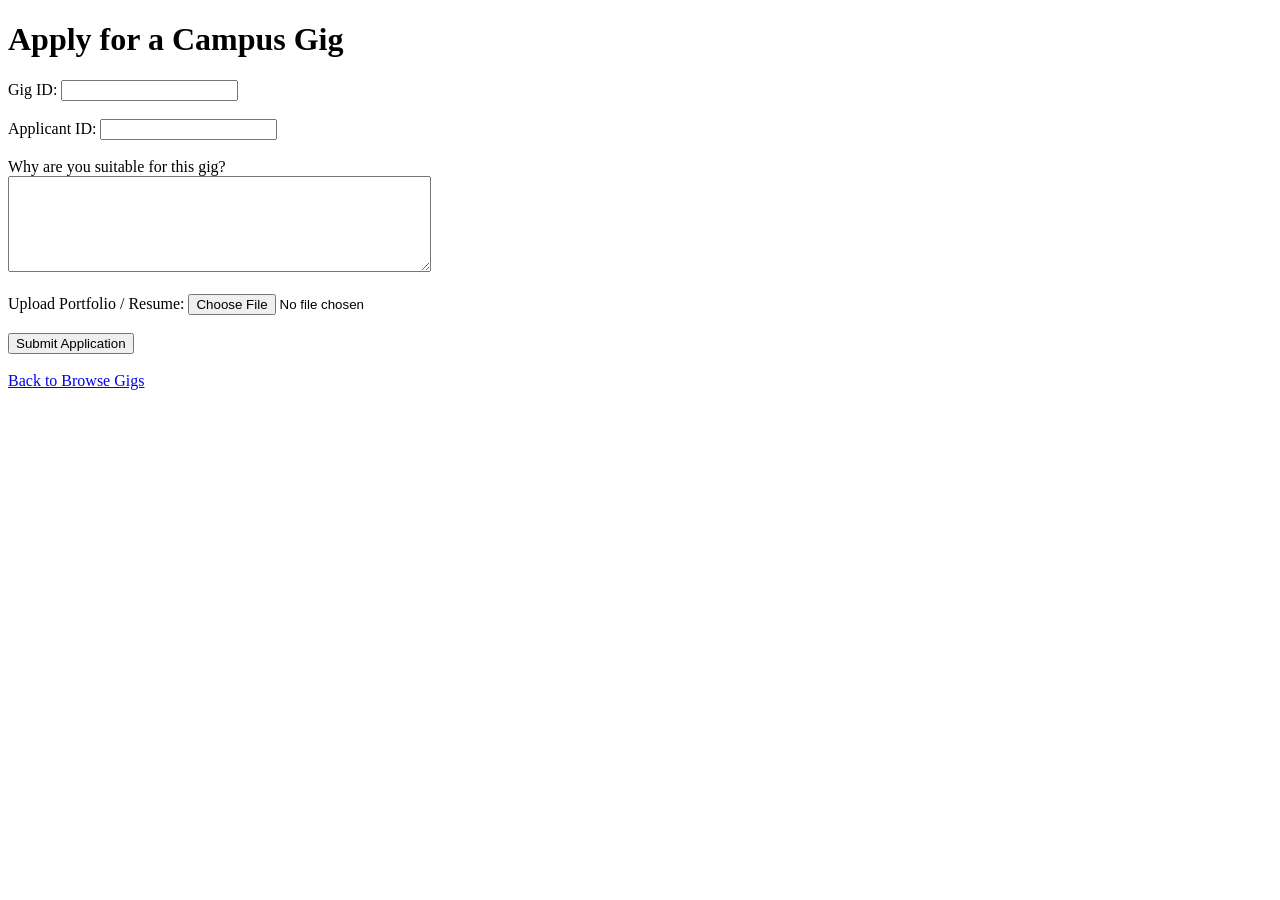
==== src/main/webapp/apply-gig.html @ 6a218870 "Add gig application form and servlet" ====
<!DOCTYPE html>
<html lang="en">
<head>
    <meta charset="UTF-8">
    <meta name="viewport" content="width=device-width, initial-scale=1.0">
    <title>Apply for Gig - CampusGig</title>
</head>
<body>
    <h1>Apply for a Campus Gig</h1>

    <form action="apply-gig" method="post" enctype="multipart/form-data">

        <label for="gigId">Gig ID:</label>
        <input type="number" id="gigId" name="gigId" min="1" required>
        <br><br>

        <label for="applicantId">Applicant ID:</label>
        <input type="number" id="applicantId" name="applicantId" min="1" required>
        <br><br>

        <label for="pitchText">Why are you suitable for this gig?</label>
        <br>
        <textarea id="pitchText" name="pitchText" rows="6" cols="50" required></textarea>
        <br><br>

        <label for="portfolio">Upload Portfolio / Resume:</label>
        <input type="file" id="portfolio" name="portfolio">
        <br><br>

        <button type="submit">Submit Application</button>

    </form>

    <br>

    <a href="browse-gigs.html">Back to Browse Gigs</a>
</body>
</html>
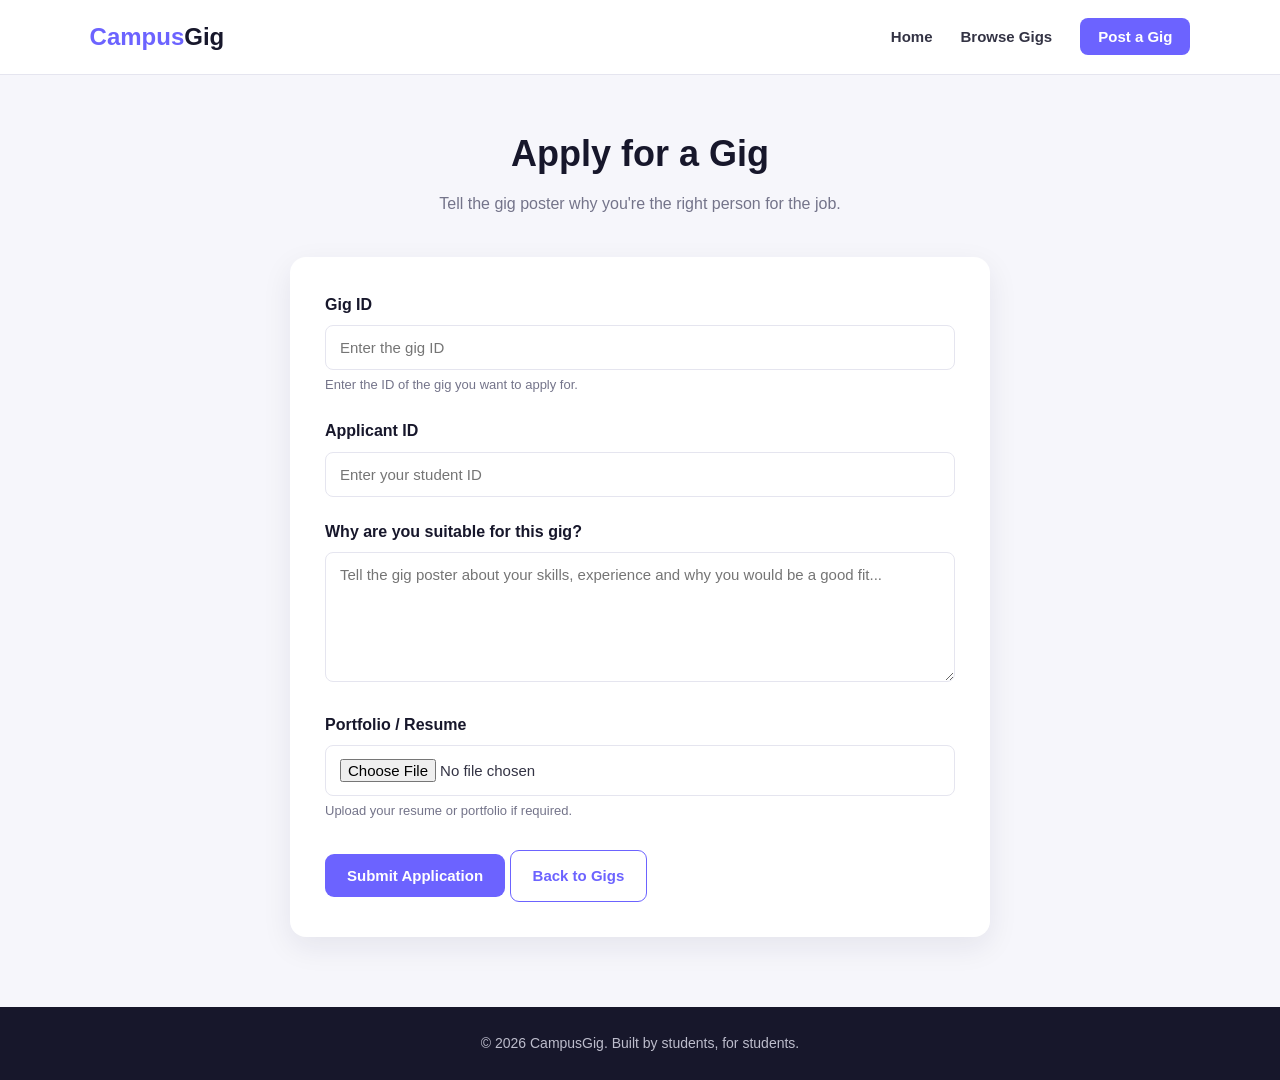
==== commit ba2f9149: "Complete CampusGig frontend design" ====
--- a/src/main/webapp/apply-gig.html
+++ b/src/main/webapp/apply-gig.html
@@ -3,36 +3,174 @@
 <head>
     <meta charset="UTF-8">
     <meta name="viewport" content="width=device-width, initial-scale=1.0">
+
     <title>Apply for Gig - CampusGig</title>
+
+    <link rel="stylesheet" href="css/style.css">
 </head>
+
 <body>
-    <h1>Apply for a Campus Gig</h1>
 
-    <form action="apply-gig" method="post" enctype="multipart/form-data">
+    <!-- Navigation -->
+    <nav class="navbar">
 
-        <label for="gigId">Gig ID:</label>
-        <input type="number" id="gigId" name="gigId" min="1" required>
-        <br><br>
+        <a href="index.html" class="logo">
+            Campus<span>Gig</span>
+        </a>
 
-        <label for="applicantId">Applicant ID:</label>
-        <input type="number" id="applicantId" name="applicantId" min="1" required>
-        <br><br>
+        <ul class="nav-links">
 
-        <label for="pitchText">Why are you suitable for this gig?</label>
-        <br>
-        <textarea id="pitchText" name="pitchText" rows="6" cols="50" required></textarea>
-        <br><br>
+            <li>
+                <a href="index.html">Home</a>
+            </li>
 
-        <label for="portfolio">Upload Portfolio / Resume:</label>
-        <input type="file" id="portfolio" name="portfolio">
-        <br><br>
+            <li>
+                <a href="browse-gigs.html">Browse Gigs</a>
+            </li>
 
-        <button type="submit">Submit Application</button>
+            <li>
+                <a href="post-gig.html" class="nav-button">
+                    Post a Gig
+                </a>
+            </li>
 
-    </form>
+        </ul>
 
-    <br>
+    </nav>
 
-    <a href="browse-gigs.html">Back to Browse Gigs</a>
+
+    <!-- Main Content -->
+    <main class="container">
+
+        <div class="page-title">
+
+            <h1>Apply for a Gig</h1>
+
+            <p>
+                Tell the gig poster why you're the right person for the job.
+            </p>
+
+        </div>
+
+
+        <div class="form-card">
+
+            <!-- IMPORTANT: Backend connection preserved -->
+            <form
+                action="apply-gig"
+                method="post"
+                enctype="multipart/form-data"
+            >
+
+                <div class="form-group">
+
+                    <label for="gigId">
+                        Gig ID
+                    </label>
+
+                    <input
+                        type="number"
+                        id="gigId"
+                        name="gigId"
+                        min="1"
+                        placeholder="Enter the gig ID"
+                        required
+                    >
+
+                    <p class="form-help">
+                        Enter the ID of the gig you want to apply for.
+                    </p>
+
+                </div>
+
+
+                <div class="form-group">
+
+                    <label for="applicantId">
+                        Applicant ID
+                    </label>
+
+                    <input
+                        type="number"
+                        id="applicantId"
+                        name="applicantId"
+                        min="1"
+                        placeholder="Enter your student ID"
+                        required
+                    >
+
+                </div>
+
+
+                <div class="form-group">
+
+                    <label for="pitchText">
+                        Why are you suitable for this gig?
+                    </label>
+
+                    <textarea
+                        id="pitchText"
+                        name="pitchText"
+                        rows="6"
+                        placeholder="Tell the gig poster about your skills, experience and why you would be a good fit..."
+                        required
+                    ></textarea>
+
+                </div>
+
+
+                <div class="form-group">
+
+                    <label for="portfolio">
+                        Portfolio / Resume
+                    </label>
+
+                    <input
+                        type="file"
+                        id="portfolio"
+                        name="portfolio"
+                    >
+
+                    <p class="form-help">
+                        Upload your resume or portfolio if required.
+                    </p>
+
+                </div>
+
+
+                <div class="form-actions">
+
+                    <button
+                        type="submit"
+                        class="btn btn-primary"
+                    >
+                        Submit Application
+                    </button>
+
+                    <a
+                        href="browse-gigs.html"
+                        class="btn btn-secondary"
+                    >
+                        Back to Gigs
+                    </a>
+
+                </div>
+
+            </form>
+
+        </div>
+
+    </main>
+
+
+    <!-- Footer -->
+    <footer class="footer">
+
+        <p>
+            © 2026 CampusGig. Built by students, for students.
+        </p>
+
+    </footer>
+
 </body>
 </html>
--- a/src/main/webapp/css/style.css
+++ b/src/main/webapp/css/style.css
@@ -0,0 +1,443 @@
+/* =========================
+   CampusGig - Main Styles
+   ========================= */
+
+* {
+    margin: 0;
+    padding: 0;
+    box-sizing: border-box;
+}
+
+:root {
+    --primary: #6c63ff;
+    --primary-dark: #5148d9;
+    --dark: #17172b;
+    --text: #333344;
+    --muted: #74748a;
+    --light: #f6f6fb;
+    --white: #ffffff;
+    --border: #e5e5ef;
+    --success: #28a745;
+    --danger: #dc3545;
+    --shadow: 0 10px 30px rgba(30, 30, 60, 0.08);
+}
+
+body {
+    font-family: Arial, Helvetica, sans-serif;
+    background: var(--light);
+    color: var(--text);
+    line-height: 1.6;
+}
+
+/* =========================
+   Navbar
+   ========================= */
+
+.navbar {
+    background: var(--white);
+    border-bottom: 1px solid var(--border);
+    padding: 18px 7%;
+    display: flex;
+    align-items: center;
+    justify-content: space-between;
+    position: sticky;
+    top: 0;
+    z-index: 1000;
+}
+
+.logo {
+    font-size: 24px;
+    font-weight: 800;
+    color: var(--primary);
+    text-decoration: none;
+}
+
+.logo span {
+    color: var(--dark);
+}
+
+.nav-links {
+    display: flex;
+    align-items: center;
+    gap: 28px;
+    list-style: none;
+}
+
+.nav-links a {
+    color: var(--text);
+    text-decoration: none;
+    font-size: 15px;
+    font-weight: 600;
+    transition: 0.2s ease;
+}
+
+.nav-links a:hover {
+    color: var(--primary);
+}
+
+.nav-button {
+    background: var(--primary);
+    color: white !important;
+    padding: 10px 18px;
+    border-radius: 8px;
+}
+
+.nav-button:hover {
+    background: var(--primary-dark);
+}
+
+/* =========================
+   Page Container
+   ========================= */
+
+.container {
+    width: 86%;
+    max-width: 1100px;
+    margin: 50px auto;
+}
+
+/* =========================
+   Hero Section
+   ========================= */
+
+.hero {
+    min-height: 520px;
+    display: flex;
+    align-items: center;
+    justify-content: space-between;
+    gap: 50px;
+    padding: 70px 7%;
+    background: linear-gradient(135deg, #f5f3ff, #ffffff);
+}
+
+.hero-content {
+    max-width: 600px;
+}
+
+.hero h1 {
+    font-size: 52px;
+    line-height: 1.1;
+    color: var(--dark);
+    margin-bottom: 22px;
+}
+
+.hero h1 span {
+    color: var(--primary);
+}
+
+.hero p {
+    font-size: 18px;
+    color: var(--muted);
+    margin-bottom: 30px;
+    max-width: 520px;
+}
+
+.hero-buttons {
+    display: flex;
+    gap: 14px;
+    flex-wrap: wrap;
+}
+
+.hero-card {
+    background: var(--white);
+    width: 330px;
+    padding: 30px;
+    border-radius: 20px;
+    box-shadow: var(--shadow);
+}
+
+.hero-card h3 {
+    color: var(--dark);
+    margin-bottom: 10px;
+}
+
+.hero-card p {
+    font-size: 14px;
+}
+
+/* =========================
+   Buttons
+   ========================= */
+
+.btn {
+    display: inline-block;
+    border: none;
+    cursor: pointer;
+    text-decoration: none;
+    font-size: 15px;
+    font-weight: 700;
+    padding: 13px 22px;
+    border-radius: 9px;
+    transition: 0.2s ease;
+}
+
+.btn-primary {
+    background: var(--primary);
+    color: white;
+}
+
+.btn-primary:hover {
+    background: var(--primary-dark);
+    transform: translateY(-1px);
+}
+
+.btn-secondary {
+    background: white;
+    color: var(--primary);
+    border: 1px solid var(--primary);
+}
+
+.btn-secondary:hover {
+    background: #f0efff;
+}
+
+.btn-danger {
+    background: var(--danger);
+    color: white;
+}
+
+/* =========================
+   Headings
+   ========================= */
+
+.page-title {
+    text-align: center;
+    margin-bottom: 40px;
+}
+
+.page-title h1 {
+    color: var(--dark);
+    font-size: 36px;
+    margin-bottom: 8px;
+}
+
+.page-title p {
+    color: var(--muted);
+}
+
+/* =========================
+   Forms
+   ========================= */
+
+.form-card {
+    background: var(--white);
+    max-width: 700px;
+    margin: 0 auto;
+    padding: 35px;
+    border-radius: 16px;
+    box-shadow: var(--shadow);
+}
+
+.form-group {
+    margin-bottom: 22px;
+}
+
+.form-group label {
+    display: block;
+    font-weight: 700;
+    margin-bottom: 8px;
+    color: var(--dark);
+}
+
+.form-group input,
+.form-group textarea,
+.form-group select {
+    width: 100%;
+    padding: 13px 14px;
+    border: 1px solid var(--border);
+    border-radius: 8px;
+    font-size: 15px;
+    font-family: inherit;
+    outline: none;
+    transition: 0.2s ease;
+    background: white;
+}
+
+.form-group input:focus,
+.form-group textarea:focus,
+.form-group select:focus {
+    border-color: var(--primary);
+    box-shadow: 0 0 0 3px rgba(108, 99, 255, 0.1);
+}
+
+.form-group textarea {
+    min-height: 130px;
+    resize: vertical;
+}
+
+.form-help {
+    color: var(--muted);
+    font-size: 13px;
+    margin-top: 5px;
+}
+
+.form-actions {
+    margin-top: 28px;
+}
+
+/* =========================
+   Search
+   ========================= */
+
+.search-box {
+    background: var(--white);
+    padding: 20px;
+    border-radius: 14px;
+    box-shadow: var(--shadow);
+    margin-bottom: 30px;
+}
+
+.search-form {
+    display: flex;
+    gap: 12px;
+}
+
+.search-form input {
+    flex: 1;
+    padding: 13px 15px;
+    border: 1px solid var(--border);
+    border-radius: 8px;
+    font-size: 15px;
+    outline: none;
+}
+
+.search-form input:focus {
+    border-color: var(--primary);
+}
+
+/* =========================
+   Gig Cards
+   ========================= */
+
+.gig-grid {
+    display: grid;
+    grid-template-columns: repeat(auto-fit, minmax(280px, 1fr));
+    gap: 22px;
+}
+
+.gig-card {
+    background: var(--white);
+    padding: 25px;
+    border-radius: 15px;
+    box-shadow: var(--shadow);
+    transition: 0.2s ease;
+}
+
+.gig-card:hover {
+    transform: translateY(-4px);
+}
+
+.gig-card h3 {
+    color: var(--dark);
+    margin-bottom: 10px;
+}
+
+.gig-card p {
+    color: var(--muted);
+    font-size: 14px;
+    margin-bottom: 15px;
+}
+
+.gig-info {
+    display: flex;
+    justify-content: space-between;
+    gap: 10px;
+    margin: 15px 0;
+    font-size: 14px;
+}
+
+.gig-budget {
+    color: var(--success);
+    font-weight: 700;
+}
+
+.gig-deadline {
+    color: var(--muted);
+}
+
+/* =========================
+   Empty State
+   ========================= */
+
+.empty-state {
+    background: white;
+    padding: 45px;
+    border-radius: 15px;
+    text-align: center;
+    box-shadow: var(--shadow);
+}
+
+.empty-state h3 {
+    margin-bottom: 8px;
+    color: var(--dark);
+}
+
+.empty-state p {
+    color: var(--muted);
+}
+
+/* =========================
+   Footer
+   ========================= */
+
+.footer {
+    background: var(--dark);
+    color: white;
+    text-align: center;
+    padding: 25px;
+    margin-top: 70px;
+}
+
+.footer p {
+    color: #bdbdcc;
+    font-size: 14px;
+}
+
+/* =========================
+   Responsive Design
+   ========================= */
+
+@media (max-width: 768px) {
+
+    .navbar {
+        padding: 15px 5%;
+    }
+
+    .nav-links {
+        gap: 12px;
+    }
+
+    .nav-links a {
+        font-size: 13px;
+    }
+
+    .hero {
+        flex-direction: column;
+        align-items: flex-start;
+        padding: 55px 7%;
+    }
+
+    .hero h1 {
+        font-size: 40px;
+    }
+
+    .hero-card {
+        width: 100%;
+    }
+
+    .container {
+        width: 90%;
+    }
+
+    .form-card {
+        padding: 25px;
+    }
+
+    .search-form {
+        flex-direction: column;
+    }
+
+    .search-form .btn {
+        width: 100%;
+    }
+}
